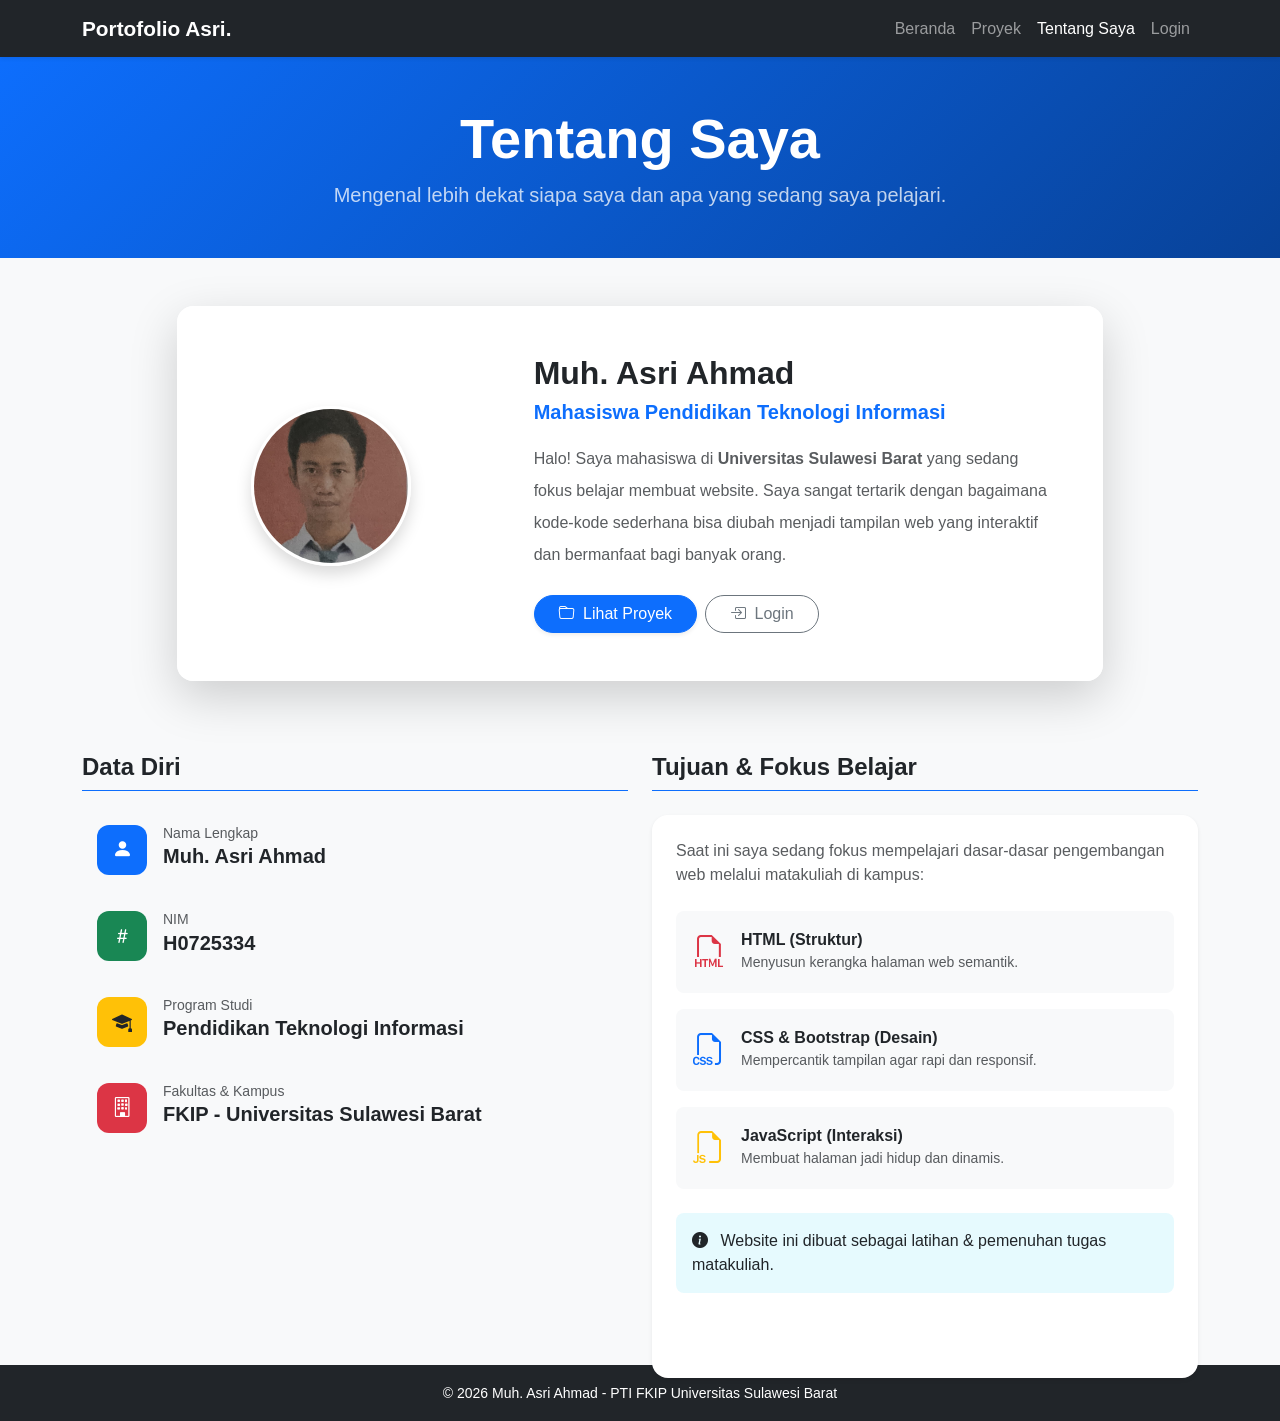
==== about.html @ e89f29d6 "Upload website pertama" ====
<!DOCTYPE html>
<html lang="id">
<head>
  <meta charset="UTF-8">
  <meta name="viewport" content="width=device-width, initial-scale=1.0">
  <title> Tentang Saya | Portofolio Muh. Asri Ahmad</title>
  
  <!-- Bootstrap 5 CSS -->
  <link href="https://cdn.jsdelivr.net/npm/bootstrap@5.3.3/dist/css/bootstrap.min.css" rel="stylesheet">
  <!-- Bootstrap Icons -->
  <link rel="stylesheet" href="https://cdn.jsdelivr.net/npm/bootstrap-icons@1.11.1/font/bootstrap-icons.css">
  <!-- AOS Animation Library -->
  <link href="https://unpkg.com/aos@2.3.1/dist/aos.css" rel="stylesheet">
  
  <link rel="stylesheet" href="./css/style.css">
</head>
<body class="bg-light">

  <!-- Navbar -->
  <nav class="navbar navbar-expand-lg navbar-dark bg-dark sticky-top shadow-sm">
    <div class="container">
      <a class="navbar-brand fw-bold" href="index.html">Portofolio Asri.</a>
      <button class="navbar-toggler" type="button" data-bs-toggle="collapse" data-bs-target="#menu">
        <span class="navbar-toggler-icon"></span>
      </button>
      <div class="collapse navbar-collapse" id="menu">
        <ul class="navbar-nav ms-auto">
          <li class="nav-item"><a class="nav-link" href="index.html">Beranda</a></li>
          <li class="nav-item"><a class="nav-link" href="projects.html">Proyek</a></li>
          <li class="nav-item"><a class="nav-link active" href="about.html">Tentang Saya</a></li>
          <li class="nav-item"><a class="nav-link" href="login.html">Login</a></li>
        </ul>
      </div>
    </div>
  </nav>

  <!-- Header Halaman dengan Gradient -->
  <header class="hero-about text-white py-5 mb-5 position-relative overflow-hidden">
    <div class="container text-center position-relative" style="z-index: 2;">
      <h1 class="display-4 fw-bold" data-aos="fade-down" data-aos-duration="1000">Tentang Saya</h1>
      <p class="lead mb-0 opacity-75" data-aos="fade-up" data-aos-delay="200" data-aos-duration="1000">Mengenal lebih dekat siapa saya dan apa yang sedang saya pelajari.</p>
    </div>
  </header>

  <section class="pb-5">
    <div class="container">
      
      <!-- PROFIL UTAMA (Card Glassmorphism + Animasi Zoom In) -->
      <div class="row justify-content-center mb-5">
        <div class="col-lg-10">
          <div class="card border-0 shadow-lg rounded-4 overflow-hidden glass-card" data-aos="zoom-in" data-aos-duration="1200">
            <div class="row g-0 align-items-center">
              <div class="col-md-4 bg-white d-flex justify-content-center align-items-center p-4">
                <img src="./gambar/Asri.jpeg" 
                     class="rounded-circle mb-3 border border-3 border-white shadow object-fit-cover" 
                      alt="Foto Muh. Asri Ahmad" 
                       style="width: 160px; height: 160px;">
              </div>
              <div class="col-md-8 p-4 p-md-5">
                <h2 class="fw-bold text-dark mb-1" data-aos="fade-right" data-aos-delay="300">Muh. Asri Ahmad</h2>
                <p class="text-primary fw-semibold mb-3 fs-5" data-aos="fade-right" data-aos-delay="400">Mahasiswa Pendidikan Teknologi Informasi</p>
                <p class="text-muted mb-4 lh-lg" data-aos="fade-up" data-aos-delay="500">
                  Halo! Saya mahasiswa di <strong>Universitas Sulawesi Barat</strong> yang sedang fokus belajar membuat website. 
                  Saya sangat tertarik dengan bagaimana kode-kode sederhana bisa diubah menjadi tampilan web yang interaktif dan bermanfaat bagi banyak orang.
                </p>
                
                <div class="d-flex gap-2 flex-wrap" data-aos="fade-up" data-aos-delay="600">
                  <a href="projects.html" class="btn btn-primary rounded-pill px-4 shadow-sm btn-hover-lift">
                    <i class="bi bi-folder me-1"></i> Lihat Proyek
                  </a>
                  <a href="login.html" class="btn btn-outline-secondary rounded-pill px-4 btn-hover-lift">
                    <i class="bi bi-box-arrow-in-right me-1"></i> Login
                  </a>
                </div>
              </div>
            </div>
          </div>
        </div>
      </div>

      <!-- DATA DIRI & TUJUAN (Animasi Staggered / Berurutan) -->
      <div class="row g-4 mt-2">
        
        <!-- Kolom Kiri: Data Diri -->
        <div class="col-lg-6">
          <h4 class="fw-bold mb-4 border-bottom pb-2 border-primary text-dark" data-aos="fade-right">Data Diri</h4>
          
          <!-- Item 1 -->
          <div class="d-flex mb-3 align-items-start icon-box" data-aos="fade-up" data-aos-delay="100">
            <div class="icon-wrapper bg-primary text-white">
              <i class="bi bi-person-fill fs-5"></i>
            </div>
            <div>
              <h6 class="mb-0 text-muted fw-normal small">Nama Lengkap</h6>
              <p class="fw-bold mb-0 fs-5 text-dark">Muh. Asri Ahmad</p>
            </div>
          </div>

          <!-- Item 2 -->
          <div class="d-flex mb-3 align-items-start icon-box" data-aos="fade-up" data-aos-delay="200">
            <div class="icon-wrapper bg-success text-white">
              <i class="bi bi-hash fs-5"></i>
            </div>
            <div>
              <h6 class="mb-0 text-muted fw-normal small">NIM</h6>
              <p class="fw-bold mb-0 fs-5 text-dark">H0725334</p>
            </div>
          </div>

          <!-- Item 3 -->
          <div class="d-flex mb-3 align-items-start icon-box" data-aos="fade-up" data-aos-delay="300">
            <div class="icon-wrapper bg-warning text-dark">
              <i class="bi bi-mortarboard-fill fs-5"></i>
            </div>
            <div>
              <h6 class="mb-0 text-muted fw-normal small">Program Studi</h6>
              <p class="fw-bold mb-0 fs-5 text-dark">Pendidikan Teknologi Informasi</p>
            </div>
          </div>

          <!-- Item 4 -->
          <div class="d-flex mb-3 align-items-start icon-box" data-aos="fade-up" data-aos-delay="400">
            <div class="icon-wrapper bg-danger text-white">
              <i class="bi bi-building fs-5"></i>
            </div>
            <div>
              <h6 class="mb-0 text-muted fw-normal small">Fakultas & Kampus</h6>
              <p class="fw-bold mb-0 fs-5 text-dark">FKIP - Universitas Sulawesi Barat</p>
            </div>
          </div>
        </div>

        <!-- Kolom Kanan: Tujuan Belajar -->
        <div class="col-lg-6">
          <h4 class="fw-bold mb-4 border-bottom pb-2 border-primary text-dark" data-aos="fade-left">Tujuan & Fokus Belajar</h4>
          
          <div class="card border-0 shadow-sm h-100 rounded-4 bg-white" data-aos="fade-up" data-aos-delay="200">
            <div class="card-body p-4">
              <p class="text-muted mb-4">Saat ini saya sedang fokus mempelajari dasar-dasar pengembangan web melalui matakuliah di kampus:</p>
              
              <!-- Tech Item 1 -->
              <div class="tech-item d-flex align-items-center mb-3 p-3 bg-light rounded-3" data-aos="flip-up" data-aos-delay="300">
                <i class="bi bi-filetype-html fs-2 text-danger me-3"></i>
                <div>
                  <h6 class="mb-0 fw-bold">HTML (Struktur)</h6>
                  <small class="text-muted">Menyusun kerangka halaman web semantik.</small>
                </div>
              </div>

              <!-- Tech Item 2 -->
              <div class="tech-item d-flex align-items-center mb-3 p-3 bg-light rounded-3" data-aos="flip-up" data-aos-delay="400">
                <i class="bi bi-filetype-css fs-2 text-primary me-3"></i>
                <div>
                  <h6 class="mb-0 fw-bold">CSS & Bootstrap (Desain)</h6>
                  <small class="text-muted">Mempercantik tampilan agar rapi dan responsif.</small>
                </div>
              </div>

              <!-- Tech Item 3 -->
              <div class="tech-item d-flex align-items-center p-3 bg-light rounded-3" data-aos="flip-up" data-aos-delay="500">
                <i class="bi bi-filetype-js fs-2 text-warning me-3"></i>
                <div>
                  <h6 class="mb-0 fw-bold">JavaScript (Interaksi)</h6>
                  <small class="text-muted">Membuat halaman jadi hidup dan dinamis.</small>
                </div>
              </div>

              <div class="alert alert-info mt-4 mb-0 rounded-3 border-0 bg-info bg-opacity-10 text-dark" data-aos="fade-in" data-aos-delay="600">
                <i class="bi bi-info-circle-fill me-2"></i> Website ini dibuat sebagai latihan & pemenuhan tugas matakuliah.
              </div>
            </div>
          </div>
        </div>

      </div>
    </div>
  </section>

  <!-- Footer -->
  <footer class="bg-dark text-white text-center py-3 mt-auto">
    <small>&copy; 2026 Muh. Asri Ahmad - PTI FKIP Universitas Sulawesi Barat</small>
  </footer>

  <!-- Scripts -->
  <script src="https://cdn.jsdelivr.net/npm/bootstrap@5.3.3/dist/js/bootstrap.bundle.min.js"></script>
  <!-- AOS JS -->
  <script src="https://unpkg.com/aos@2.3.1/dist/aos.js"></script>
  <script>
    // Inisialisasi Animasi AOS
    AOS.init({
      once: true,       // Animasi hanya terjadi sekali saat scroll ke bawah
      offset: 100,      // Trigger animasi 100px sebelum elemen terlihat
      duration: 800,    // Durasi animasi default
      easing: 'ease-out-cubic' // Jenis transisi yang halus
    });
  </script>
  <script src="./js/script.js"></script>
</body>
</html>
---- css/style.css ----
body {
  font-family: 'Segoe UI', Tahoma, Geneva, Verdana, sans-serif;
  background-color: #f8f9fa;
  display: flex;
  flex-direction: column;
  min-height: 100vh;
}

main, section {
  flex: 1;
}

/* Hero dengan gradient biru */
.hero-section {
  background: linear-gradient(135deg, #0d6efd 0%, #0a58ca 100%);
}
.hero-section {
  background: linear-gradient(135deg, #20c997 0%, #0d6efd 100%);
}

/* Efek hover pada card */
.card {
  transition: transform 0.3s ease, box-shadow 0.3s ease;
}

.card:hover {
  transform: translateY(-5px);
  box-shadow: 0 10px 20px rgba(0,0,0,0.1) !important;
}

/* Gambar card proyek ukuran seragam */
.card-img-top {
  height: 220px;
  object-fit: cover;
}

/* Foto hero border putih */
.hero-section img {
  object-fit: cover;
}

/* Navbar brand */
.navbar-brand {
  font-size: 1.3rem;
}

/* Progress bar */
.progress {
  border-radius: 10px;
}

.progress-bar {
  font-weight: bold;
}

/* === ANIMASI & EFEK MODERN === */

/* Header gradient background */
.hero-about {
  background: linear-gradient(135deg, #0d6efd 0%, #0a58ca 50%, #084298 100%);
}

/* Efek Glassmorphism pada card profil */
.glass-card {
  background: rgba(255, 255, 255, 0.95);
  backdrop-filter: blur(10px);
}

/* Hover effect pada foto profil */
.profile-img-hover {
  transition: transform 0.4s ease, box-shadow 0.4s ease;
}
.profile-img-hover:hover {
  transform: scale(1.05) rotate(2deg);
  box-shadow: 0 15px 30px rgba(13, 110, 253, 0.3) !important;
}

/* Icon Box Wrapper */
.icon-wrapper {
  width: 50px;
  height: 50px;
  min-width: 50px;
  display: flex;
  align-items: center;
  justify-content: center;
  border-radius: 12px;
  margin-right: 1rem;
  transition: transform 0.3s ease;
}

/* Hover effect pada setiap baris data diri */
.icon-box {
  padding: 10px 15px;
  border-radius: 12px;
  transition: all 0.3s ease;
}
.icon-box:hover {
  background-color: #f8f9fa;
  transform: translateX(8px);
}
.icon-box:hover .icon-wrapper {
  transform: scale(1.1) rotate(-5deg);
}

/* Hover effect pada tech item */
.tech-item {
  transition: all 0.3s ease;
  border: 1px solid transparent;
}
.tech-item:hover {
  background-color: #fff !important;
  border-color: #dee2e6;
  box-shadow: 0 5px 15px rgba(0,0,0,0.08);
  transform: translateY(-3px);
}

/* Tombol lift effect */
.btn-hover-lift {
  transition: all 0.3s ease;
}
.btn-hover-lift:hover {
  transform: translateY(-3px);
  box-shadow: 0 8px 20px rgba(0,0,0,0.15) !important;
}

/* Utility tambahan */
.rounded-4 {
  border-radius: 1rem !important;
}

/* === ANIMASI GANTI WARNA HERO === */
.hero-animated {
  background: linear-gradient(-45deg, #0d6efd, #6f42c1, #dc3545, #20c997, #0d6efd);
  background-size: 400% 400%;
  animation: gradientShift 8s ease infinite;
}

@keyframes gradientShift {
  0%   { background-position: 0% 50%; }
  50%  { background-position: 100% 50%; }
  100% { background-position: 0% 50%; }
}
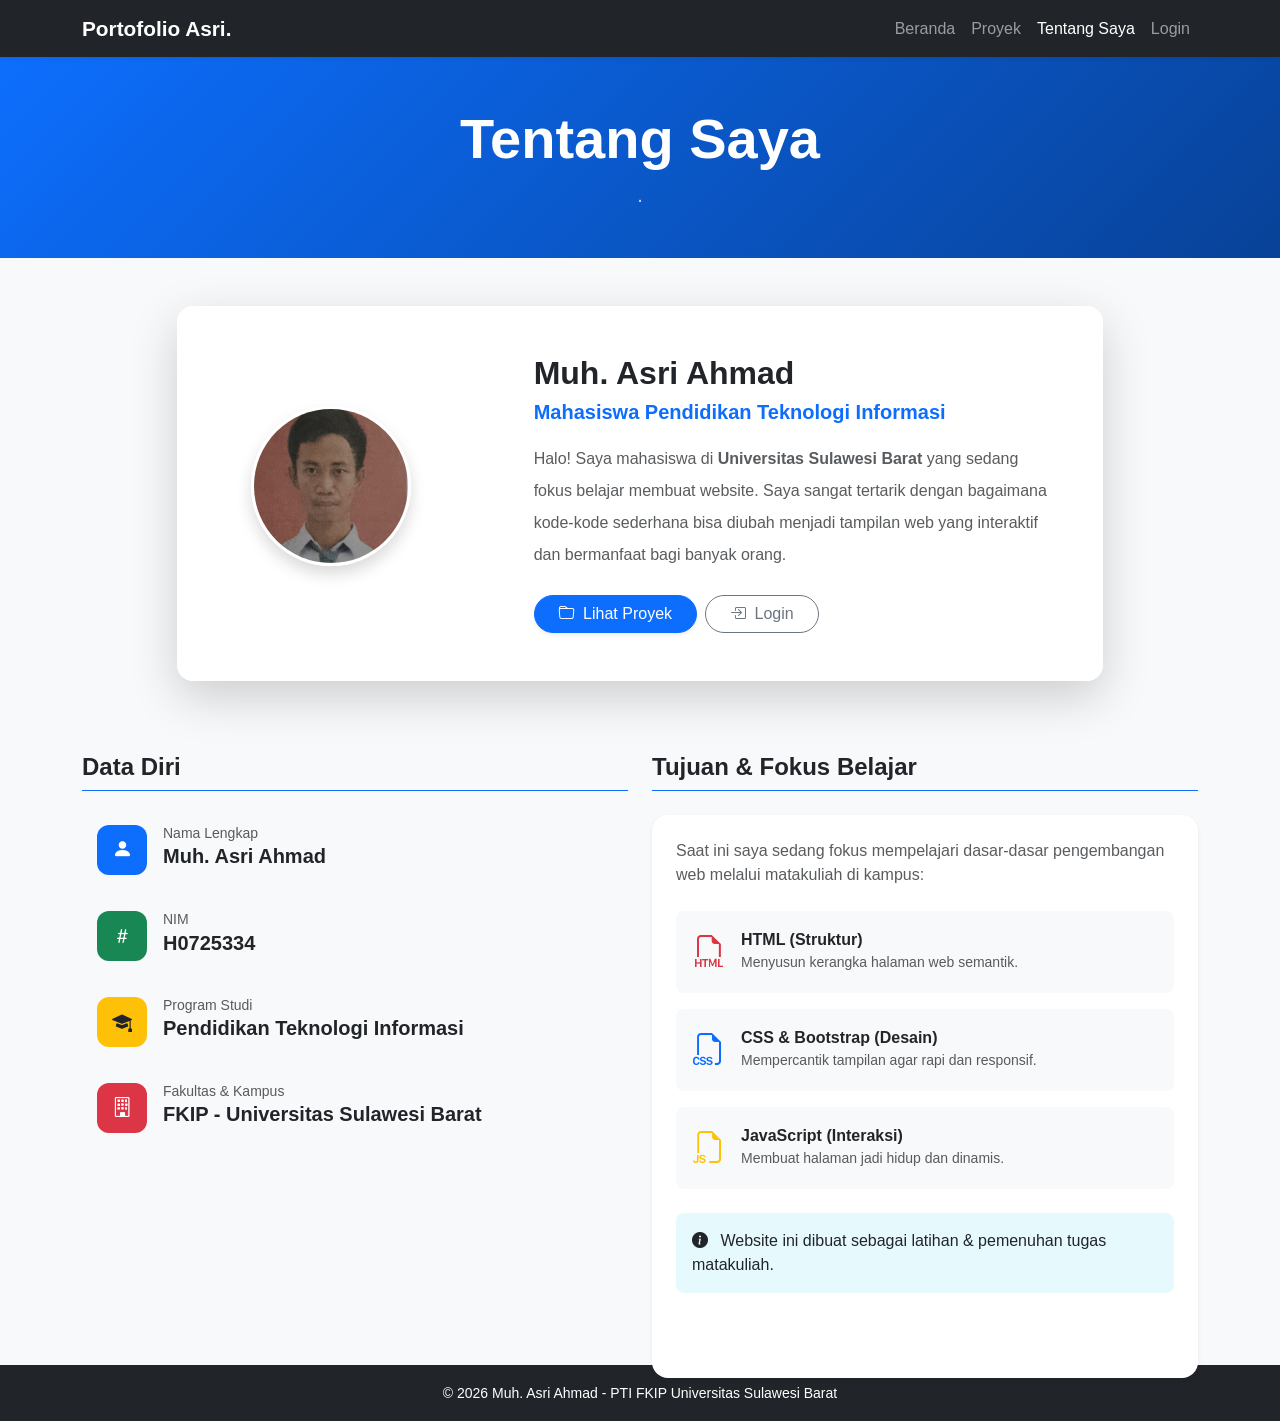
==== commit d083a625: "Update about.html" ====
--- a/about.html
+++ b/about.html
@@ -38,7 +38,7 @@
   <header class="hero-about text-white py-5 mb-5 position-relative overflow-hidden">
     <div class="container text-center position-relative" style="z-index: 2;">
       <h1 class="display-4 fw-bold" data-aos="fade-down" data-aos-duration="1000">Tentang Saya</h1>
-      <p class="lead mb-0 opacity-75" data-aos="fade-up" data-aos-delay="200" data-aos-duration="1000">Mengenal lebih dekat siapa saya dan apa yang sedang saya pelajari.</p>
+      <p class="lead mb-0 opacity-75" data-aos="fade-up" data-aos-delay="200" data-aos-duration="1000">.</p>
     </div>
   </header>
 
@@ -196,4 +196,4 @@
   </script>
   <script src="./js/script.js"></script>
 </body>
-</html>+</html>
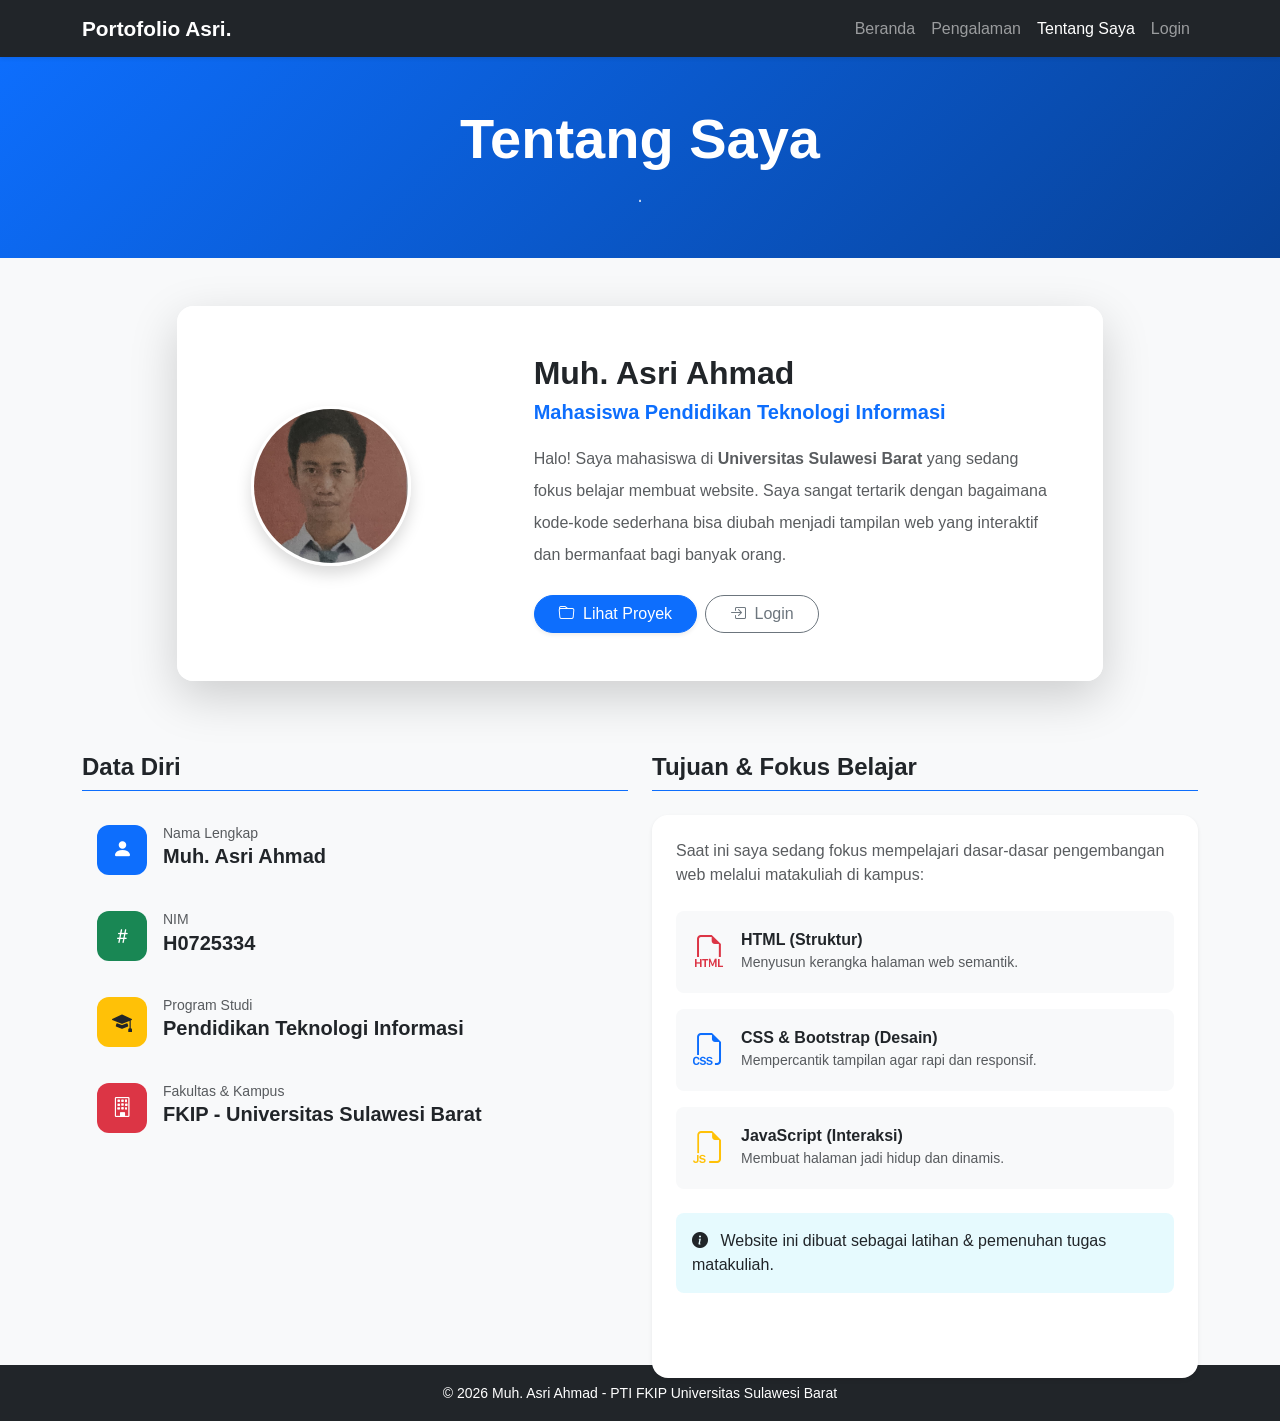
==== commit 9128ba5b: "Update about.html" ====
--- a/about.html
+++ b/about.html
@@ -26,7 +26,7 @@
       <div class="collapse navbar-collapse" id="menu">
         <ul class="navbar-nav ms-auto">
           <li class="nav-item"><a class="nav-link" href="index.html">Beranda</a></li>
-          <li class="nav-item"><a class="nav-link" href="projects.html">Proyek</a></li>
+          <li class="nav-item"><a class="nav-link" href="projects.html">Pengalaman</a></li>
           <li class="nav-item"><a class="nav-link active" href="about.html">Tentang Saya</a></li>
           <li class="nav-item"><a class="nav-link" href="login.html">Login</a></li>
         </ul>
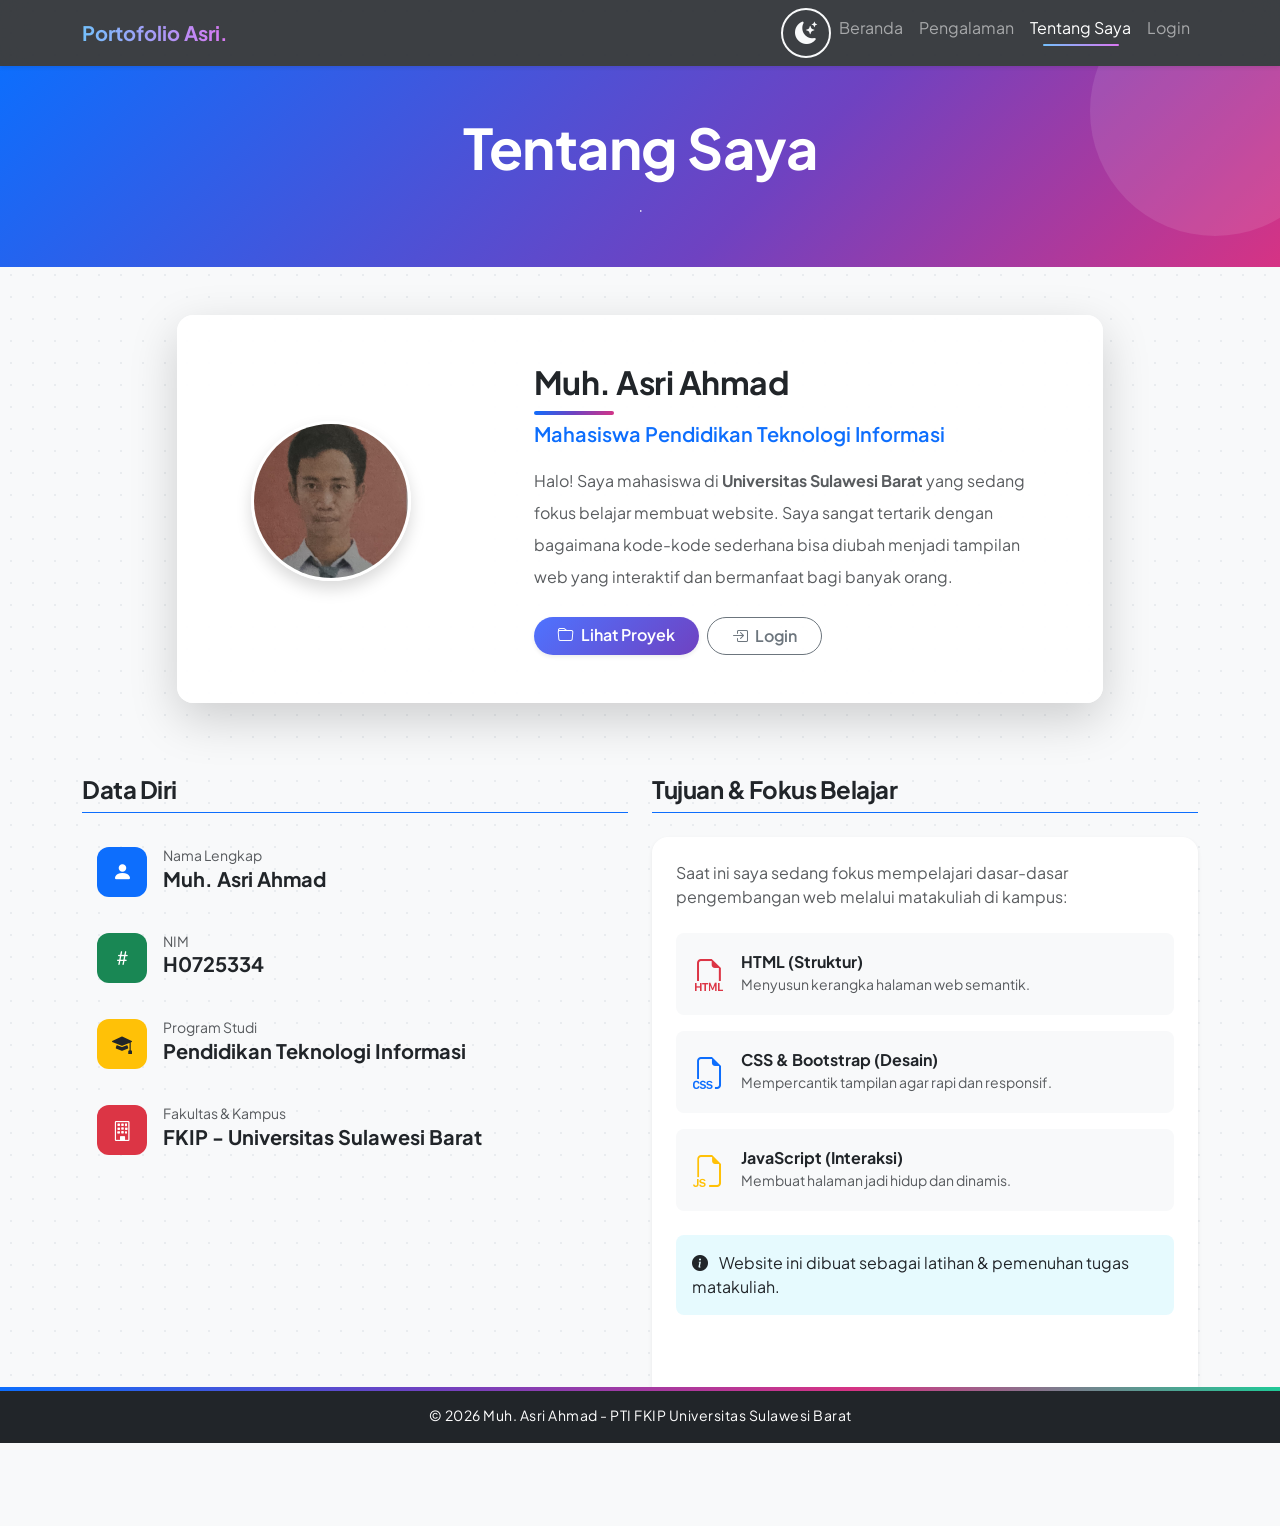
==== commit 0c35c6c3: "Add theme toggle button to navbar" ====
--- a/about.html
+++ b/about.html
@@ -25,6 +25,12 @@
       </button>
       <div class="collapse navbar-collapse" id="menu">
         <ul class="navbar-nav ms-auto">
+
+            <li class="nav-item ms-2">
+        <button id="themeToggle" class="btn btn-outline-light btn-lg rounded-circle" aria-label="Ganti Tema">
+        <i class="bi bi-moon-stars-fill"></i>
+          </button>
+          </li>
           <li class="nav-item"><a class="nav-link" href="index.html">Beranda</a></li>
           <li class="nav-item"><a class="nav-link" href="projects.html">Pengalaman</a></li>
           <li class="nav-item"><a class="nav-link active" href="about.html">Tentang Saya</a></li>
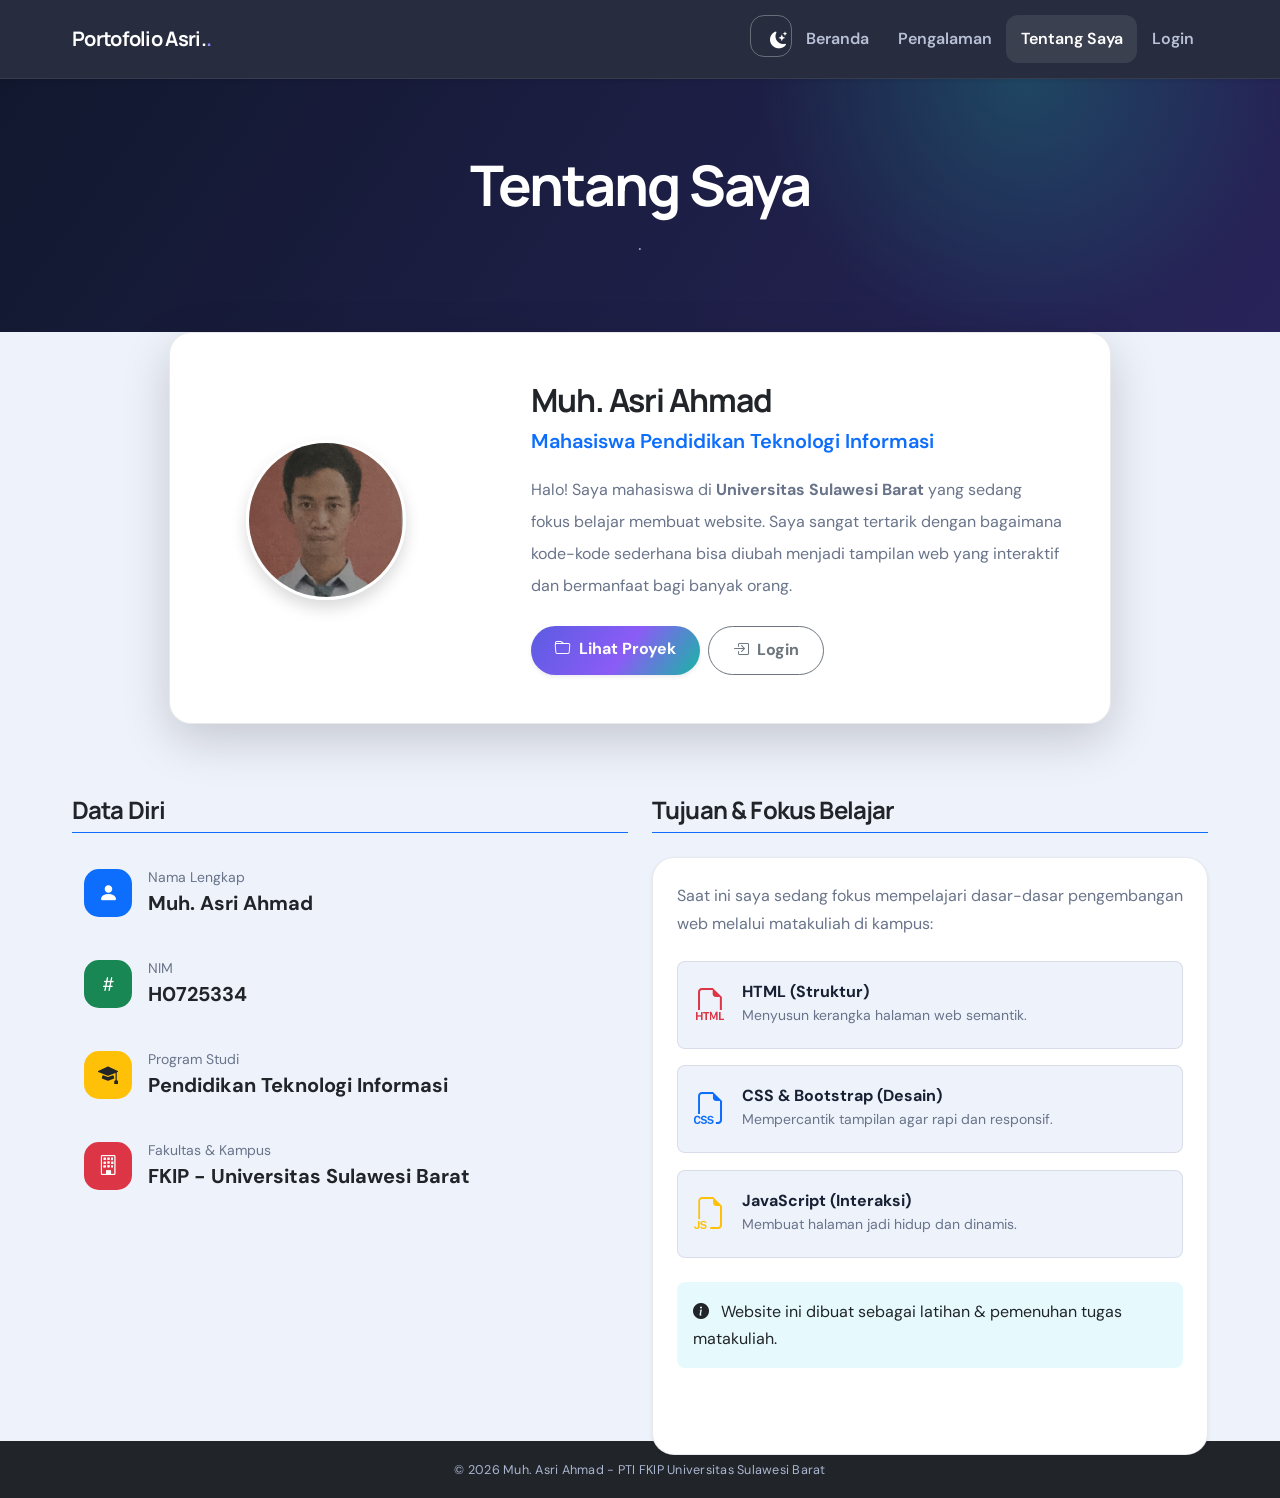
==== commit fae7386a: "Connect pages to modular JavaScript" ====
--- a/about.html
+++ b/about.html
@@ -200,6 +200,6 @@
       easing: 'ease-out-cubic' // Jenis transisi yang halus
     });
   </script>
-  <script src="./js/script.js"></script>
+  <script type="module" src="./js/script.js"></script>
 </body>
 </html>
--- a/css/style.css
+++ b/css/style.css
@@ -0,0 +1,6 @@
+/* Entry point CSS: urutan import dijaga agar token dan base dimuat lebih dahulu. */
+@import url("./tokens.css");
+@import url("./base.css");
+@import url("./components.css");
+@import url("./pages.css");
+@import url("./responsive.css");
